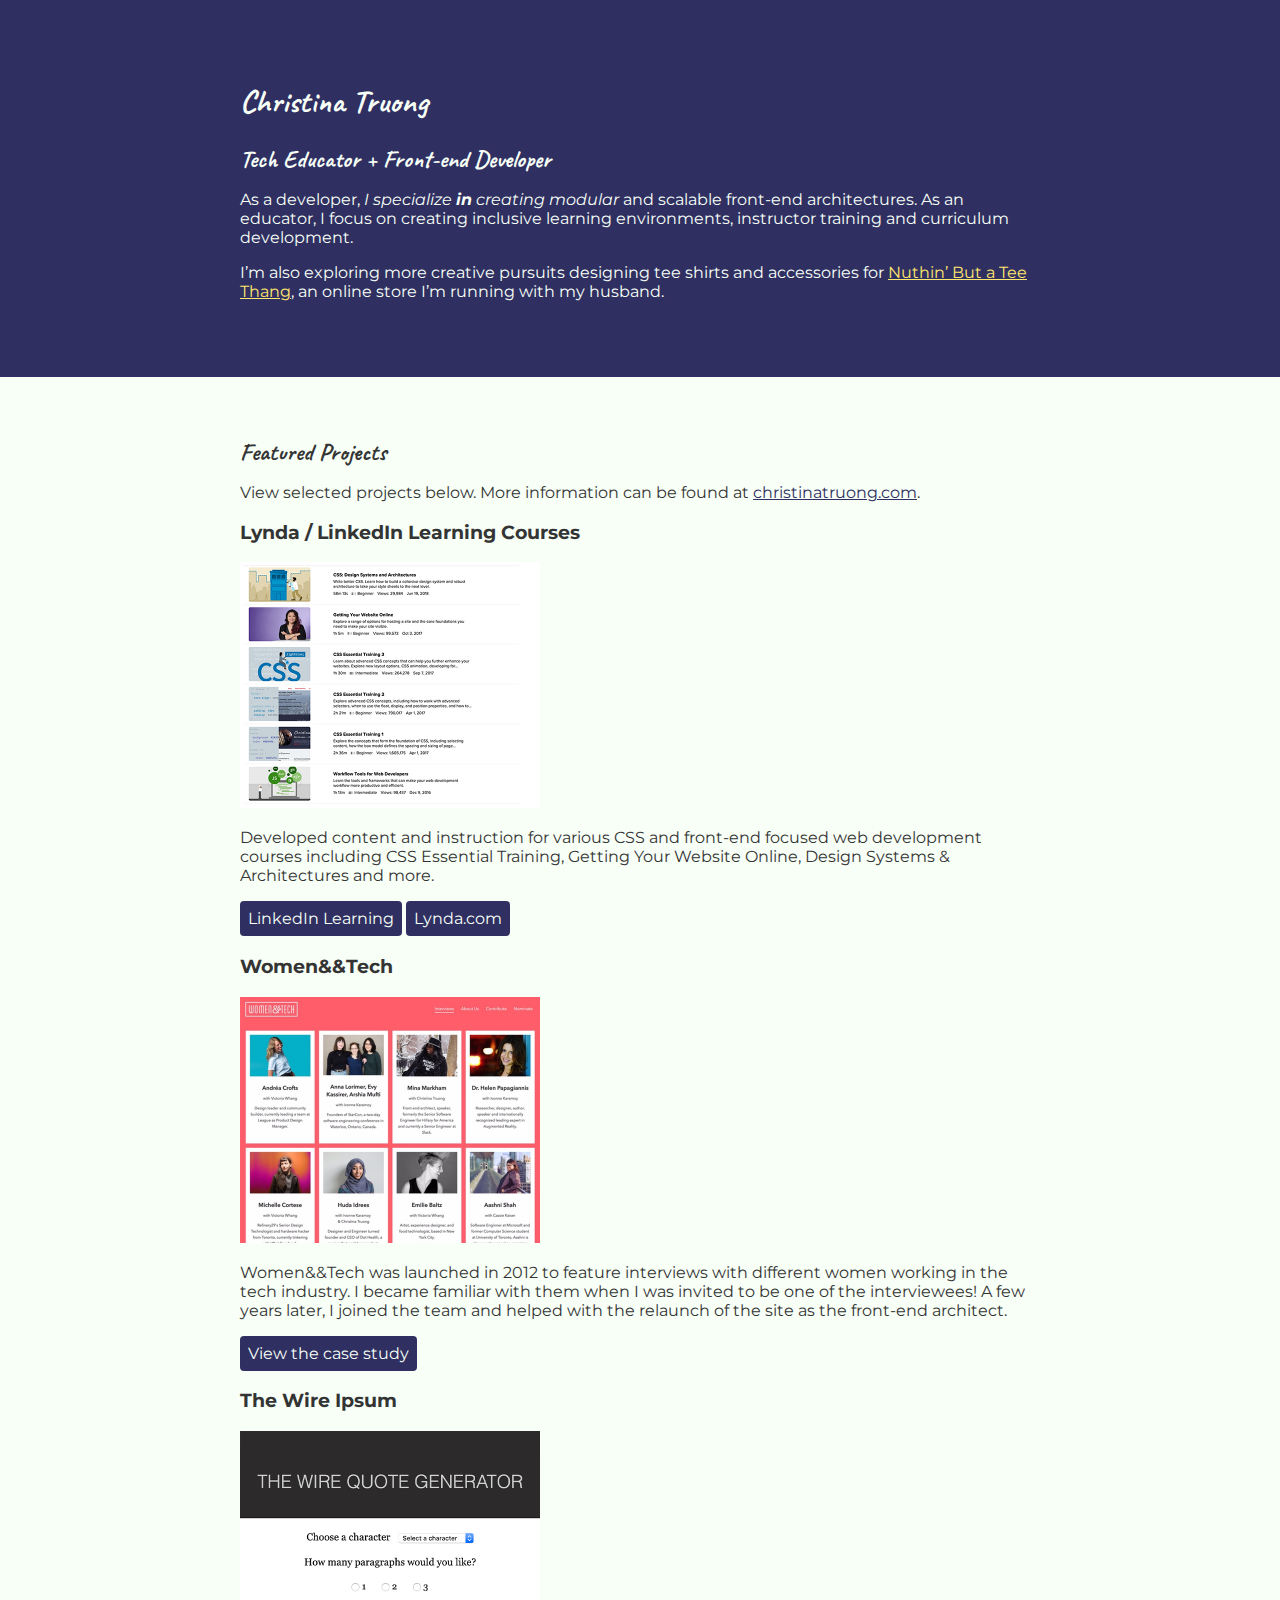
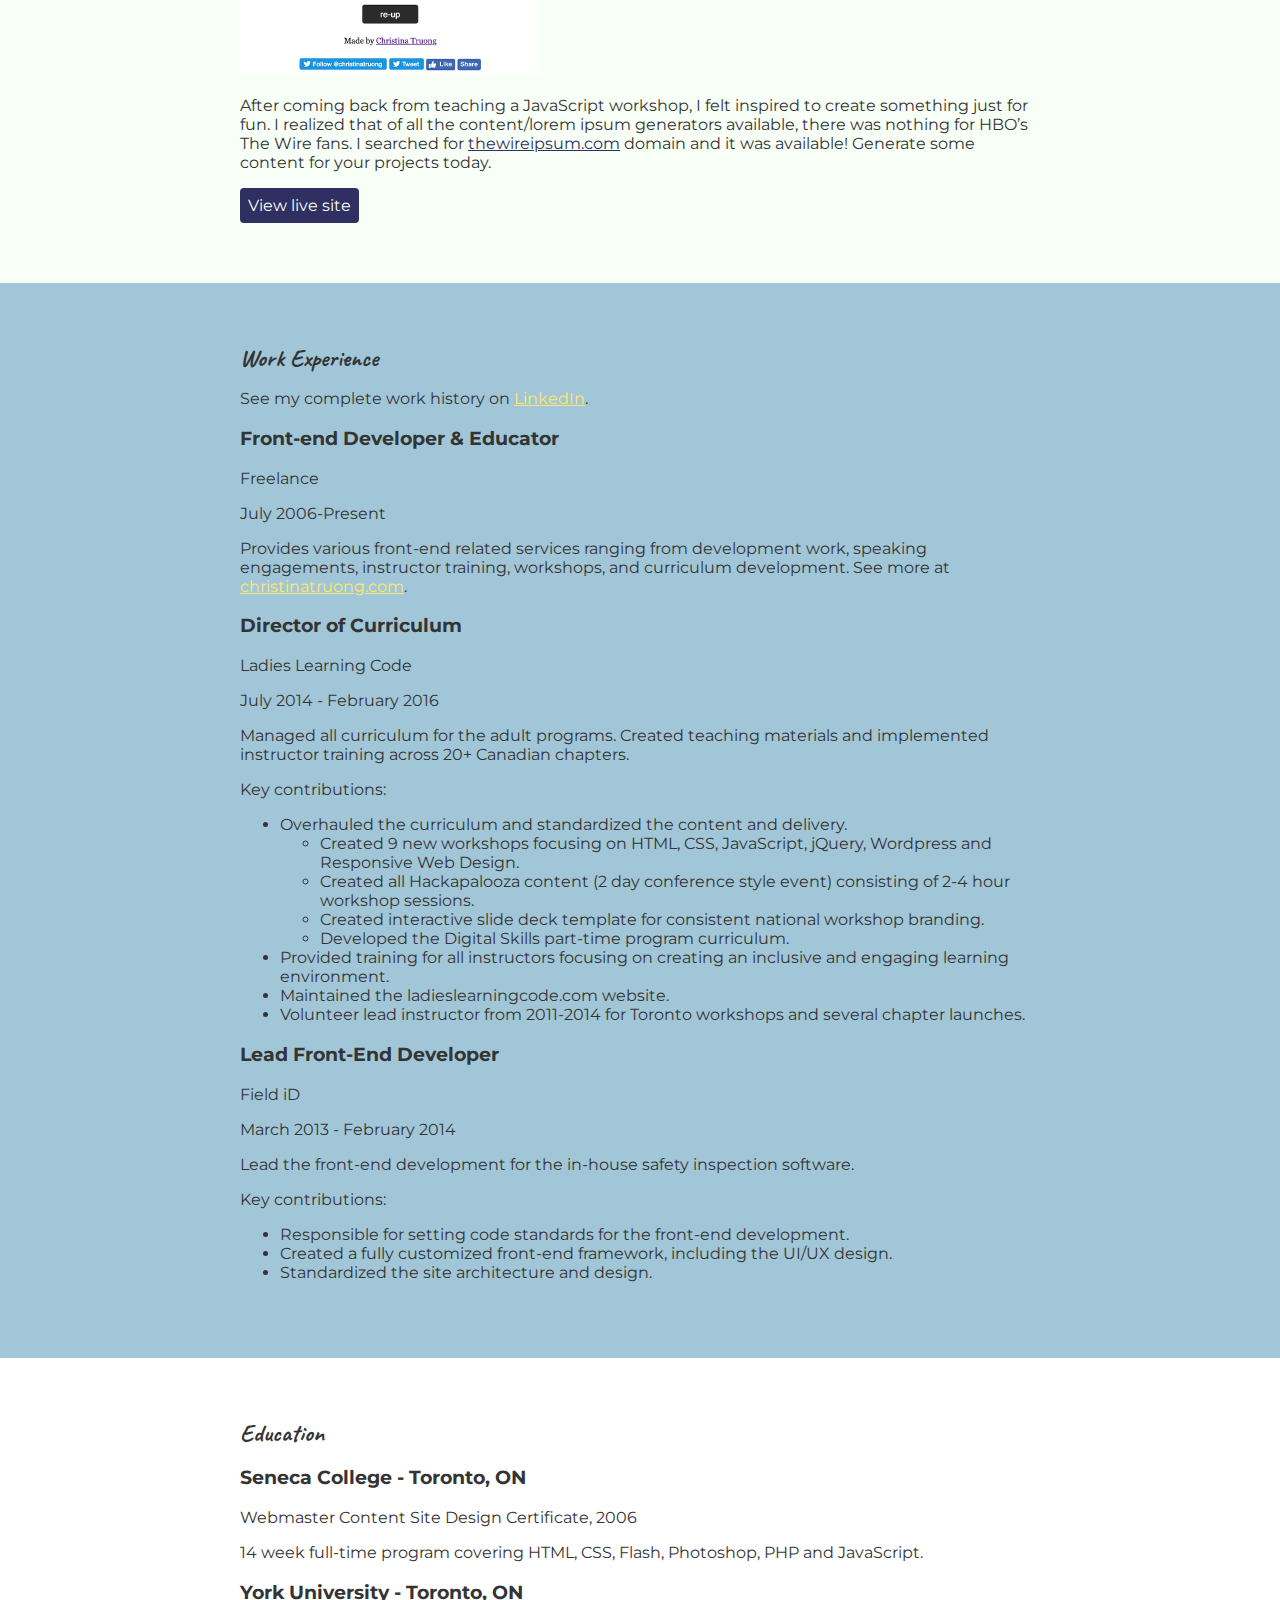
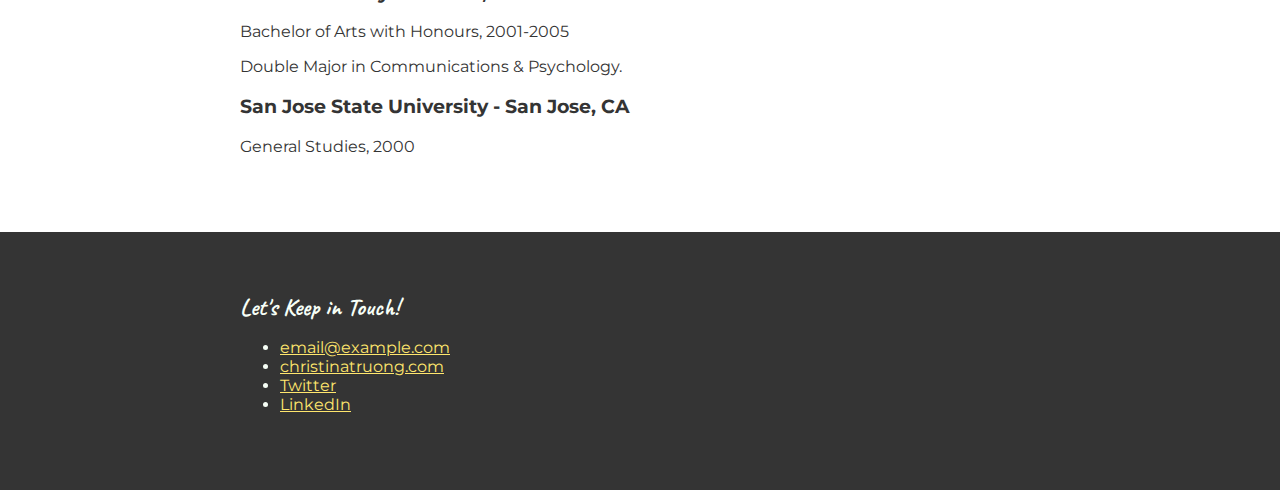
==== 04-Typography/Project-Google-Fonts/index.html @ c40b78e7 "Project: Google Fonts summary done" ====
<!DOCTYPE html>
<html lang="en">
  <head>
    <meta charset="UTF-8">
    <meta name="viewport" content="width=device-width, initial-scale=1.0">
    <title>Christina Truong, Tech Educator + Front-end Developer</title>
    <link href="https://fonts.googleapis.com/css2?family=Caveat&family=Montserrat:wght@400;600&display=swap" rel="stylesheet">   
    <link rel="stylesheet" href="css/styles.css">
  </head>
  <body>
    <main>
      <!-- ***************  ABOUT / PROFILE  **************** -->
      <header>
        <div class="content-wrap">
          <h1>Christina Truong</h1>
          <h2>Tech Educator + Front-end Developer</h2>

          <p>As a developer, <i>I specialize <b>in</b> creating modular</i> and scalable front-end architectures. As an educator, I focus on creating inclusive learning environments, instructor training and curriculum development.</p>
          <p>I’m also exploring more creative pursuits designing tee shirts and accessories for <a href="http://teethang.com" target="_blank">Nuthin’ But a Tee Thang</a>, an online store I’m running with my husband.</p>
        </div>
      </header>

      <!-- ************ PROJECTS / PORTFOLIO  ************** -->
      <section class="projects">
        <div class="content-wrap">
          <h2>Featured Projects</h2>
          <p>View selected projects below. More information can be found at <a href="http://christinatruong.com">christinatruong.com</a>.</p>

          <!-- Project 1 -->
          <section>
            <h3>Lynda / LinkedIn Learning Courses</h3>
            <img src="images/project-courses.jpg" alt="Lynda & LinkedIn Learning course list">
            <p>Developed content and instruction for various CSS and front-end focused web development courses including CSS Essential Training, Getting Your Website Online, Design Systems & Architectures and more.</p>
            <a class="btn" href="https://www.linkedin.com/learning/instructors/christina-truong?u=2125562" target="_blank">LinkedIn Learning</a>
            <a class="btn" href="https://www.lynda.com/Christina-Truong/7842227-1.html">Lynda.com</a>
          </section>

          <!-- Project 2 -->
          <section>
            <h3>Women&&Tech</h3>
            <img src="images/project-women-tech.jpg" alt="Women and Tech website">
            <p>Women&&Tech was launched in 2012 to feature interviews with different women working in the tech industry. I became familiar with them when I was invited to be one of the interviewees! A few years later, I joined the team and helped with the relaunch of the site as the front-end architect.</p>
            <a class="btn" href="http://christinatruong.com/projects/women-and-tech-redesign.html" target="_blank">View the case study</a>
          </section>

          <!-- Project 3 -->
          <section>
            <h3>The Wire Ipsum</h3>
            <img src="images/project-wire-ipsum.jpg" alt="The Wire Ipsum website">
            <p>After coming back from teaching a JavaScript workshop, I felt inspired to create something just for fun. I realized that of all the content/lorem ipsum generators available, there was nothing for HBO’s The Wire fans. I searched for <a href="http://thewireipsum.com" target="_blank">thewireipsum.com</a> domain and it was available! Generate some content for your projects today.</p>
            <a class="btn" href="http://thewireipsum.com" target="_blank">View live site</a>
          </section>
        </div>
      </section>

      <!-- ****************  WORK EXPERIENCE  ******************** -->
      <section class="work-experience">
        <div class="content-wrap">
          <h2>Work Experience</h2>
          <p>See my complete work history on <a href="https://www.linkedin.com/in/christinatruong/">LinkedIn</a>.</p>

          <!-- Job 1 -->
          <section>
            <h3>Front-end Developer & Educator</h3>
            <p>Freelance</p>
            <p>July 2006-Present</p>
            <p>Provides various front-end related services ranging from development work, speaking engagements, instructor training, workshops, and curriculum development. See more at  <a href="http://christinatruong.com">christinatruong.com</a>.</p>
          </section>

          <!-- Job 2 -->
          <section>
            <h3>Director of Curriculum</h3>
            <p>Ladies Learning Code</p>
            <p>July 2014 - February 2016</p>
            <p>Managed all curriculum for the adult programs. Created teaching materials and implemented instructor training across 20+ Canadian chapters.</p>
            <p>Key contributions:</p>
            <ul>
              <li>Overhauled the curriculum and standardized the content and delivery.
                <ul>
                  <li>Created 9 new workshops focusing on HTML, CSS, JavaScript, jQuery, Wordpress and Responsive Web Design.</li>
                  <li>Created all Hackapalooza content (2 day conference style event) consisting of 2-4 hour workshop sessions.</li>
                  <li>Created interactive slide deck template for consistent national workshop branding.</li>
                  <li>Developed the Digital Skills part-time program curriculum.</li>
                </ul>
              </li>
              <li>Provided training for all instructors focusing on creating an inclusive and engaging learning environment.</li>
              <li>Maintained the ladieslearningcode.com website.</li>
              <li>Volunteer lead instructor from 2011-2014 for Toronto workshops and several chapter launches.</li>
            </ul>
          </section>

          <!-- Job 3 -->
          <section>
            <h3>Lead Front-End Developer</h3>
            <p>Field iD</p>
            <p>March 2013 - February 2014</p>
            <p>Lead the front-end development for the in-house safety inspection software.</p>
            <p>Key contributions:</p>
            <ul>
              <li>Responsible for setting code standards for the front-end development.</li>
              <li>Created a fully customized front-end framework, including the UI/UX design.</li>
              <li>Standardized the site architecture and design.</li>
            </ul>
          </section>
        </div>
      </section>

      <!-- *************  EDUCATION & CERTIFICATIONS *********** -->
      <section class="education">
        <div class="content-wrap">
          <h2>Education</h2>

          <section>
            <h3>Seneca College - Toronto, ON</h3>
            <p>Webmaster Content Site Design Certificate, 2006</p>
            <p>14 week full-time program covering HTML, CSS, Flash, Photoshop, PHP and JavaScript.</p>
          </section>

          <section>
            <h3>York University - Toronto, ON</h3>
            <p>Bachelor of Arts with Honours, 2001-2005</p>
            <p>Double Major in Communications & Psychology.</p>
          </section>

          <section>
            <h3>San Jose State University - San Jose, CA</h3>
            <p>General Studies, 2000</p>
          </section>
        </div>
      </section>

      <!-- ************  CONTACT INFO / SOCIAL MEDIA  ************ -->
      <footer>
        <div class="content-wrap">
          <h2>Let's Keep in Touch!</h2>

          <!-- Social media and contact links. Add or remove any networks. -->
          <ul>
            <li><a href="mailto:email@example.com">email@example.com</a></li>
            <li><a href="http://christinatruong.com" target="_blank">christinatruong.com</a></li>
            <li><a href="http://twitter.com/christinatruong" target="_blank">Twitter</a></li>
            <li><a href="#" target="_blank">LinkedIn</a></li>
          </ul>
        </div>
      </footer>
    </main>
  </body>
</html>
---- 04-Typography/Project-Google-Fonts/css/styles.css ----
/*
COLOR PALETTE
https://coolors.co/f7fff7-343434-2f3061-ffe66d-a1c6d7
#F7FFF7 - almost white
#343434 - dark gray - almost black
#2F3061 - blue dark
#FFE66D - yellow
#A1C6D7 - blue light
*/


/* Global styles
------------------------------------*/
body {
  color: #343434;
  margin: 0;
  padding: 0;
  font-family: 'Montserrat', sans-serif;
}
img {
  width: 300px;
}
a {
  color: #FFE66D;
}
a:hover {
  text-decoration: none;
}
h2 {
  margin: 0;
}
h1, h2 {
  font-family: 'Caveat', cursive;
}
.content-wrap {
  width: 800px;
  margin: 0 auto;
  padding: 60px 0;
}



/* Profile
------------------------------------*/
header {
  background: #2F3061;
  color: #F7FFF7;
}


/* Projects
------------------------------------*/
.projects {
  background: #F7FFF7;
}
.projects a {
  color: #2F3061;
}
.projects .btn {
  color: #F7FFF7;
  background: #2F3061;
  text-decoration: none;
  padding: 8px;
  border-radius: 4px;
  display: inline-block;
}
.projects .btn:hover {
  background: rgba(47, 48, 97, 80%);
}


/* Work Experience
------------------------------------*/
.work-experience {
  background: #A1C6D7;
}


/* Education
------------------------------------*/



/* Contact Info
------------------------------------*/
footer {
  background: #343434;
  color: #F7FFF7;
}
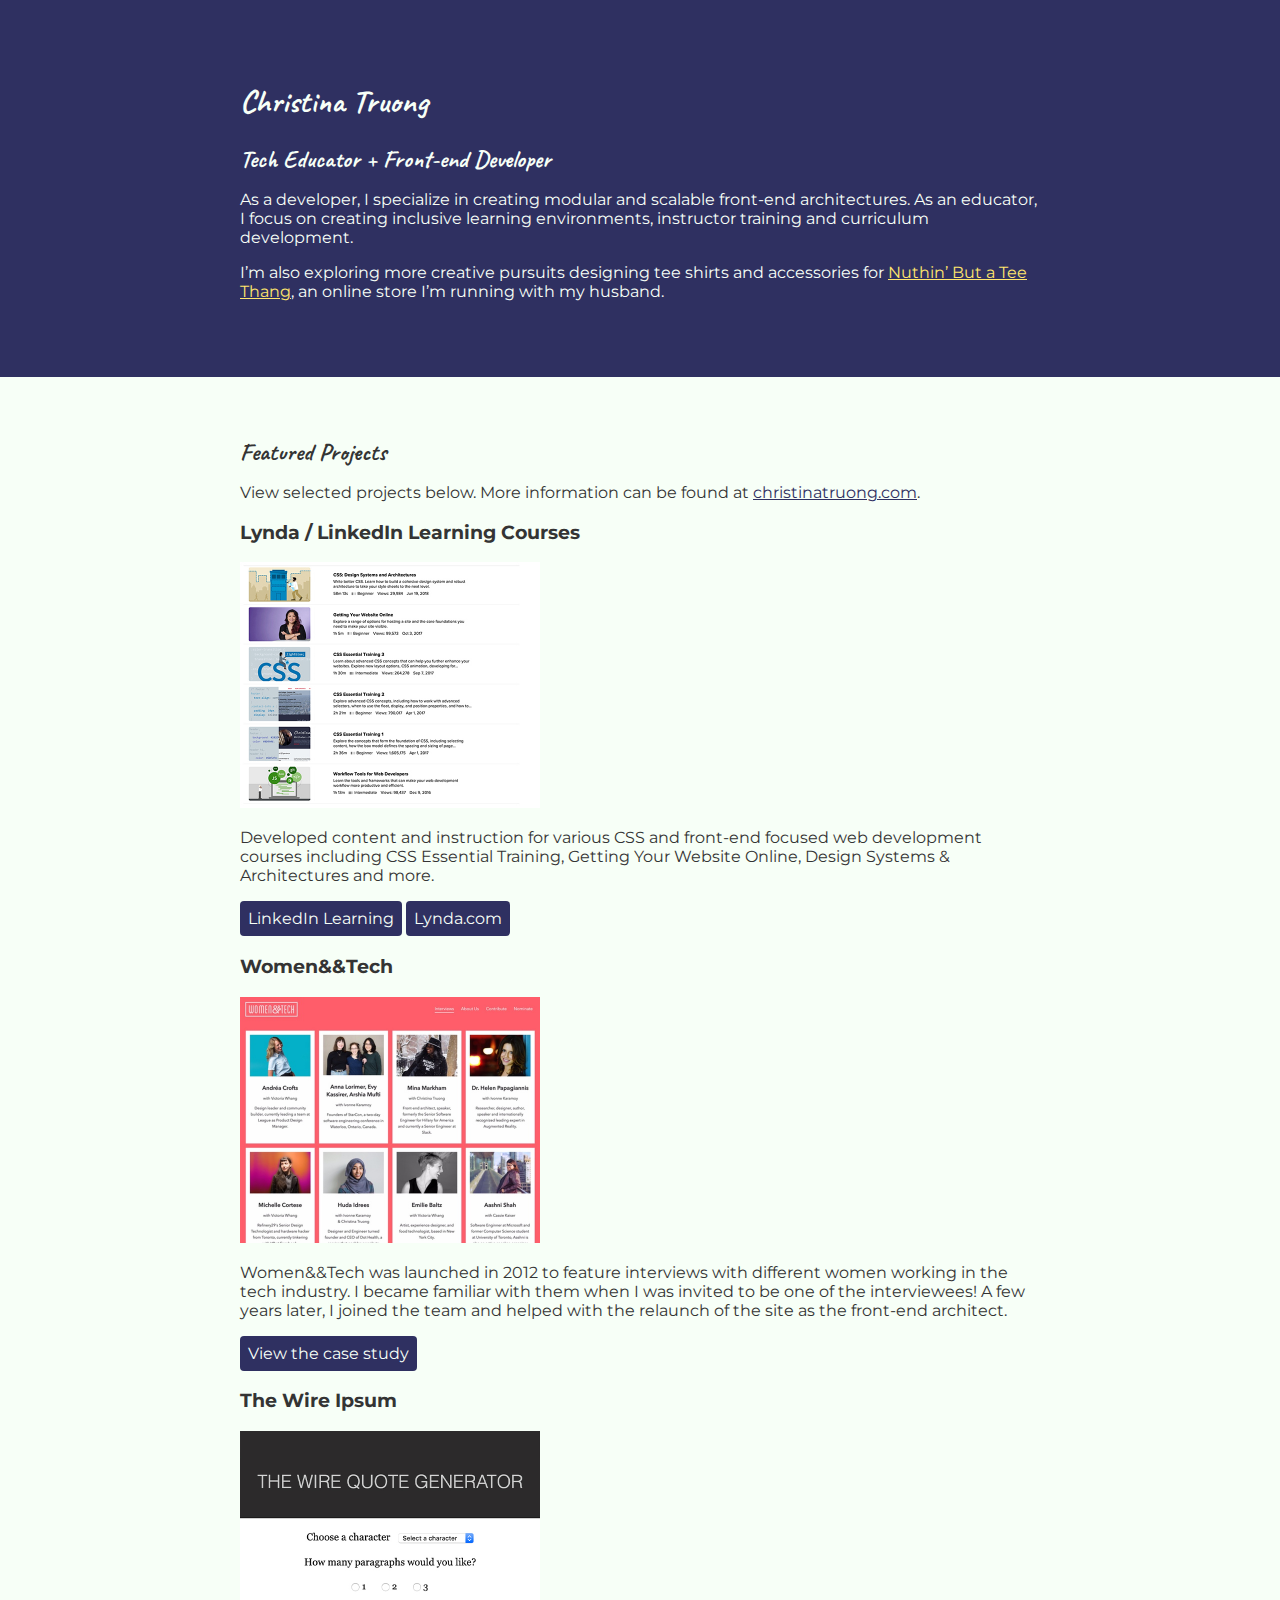
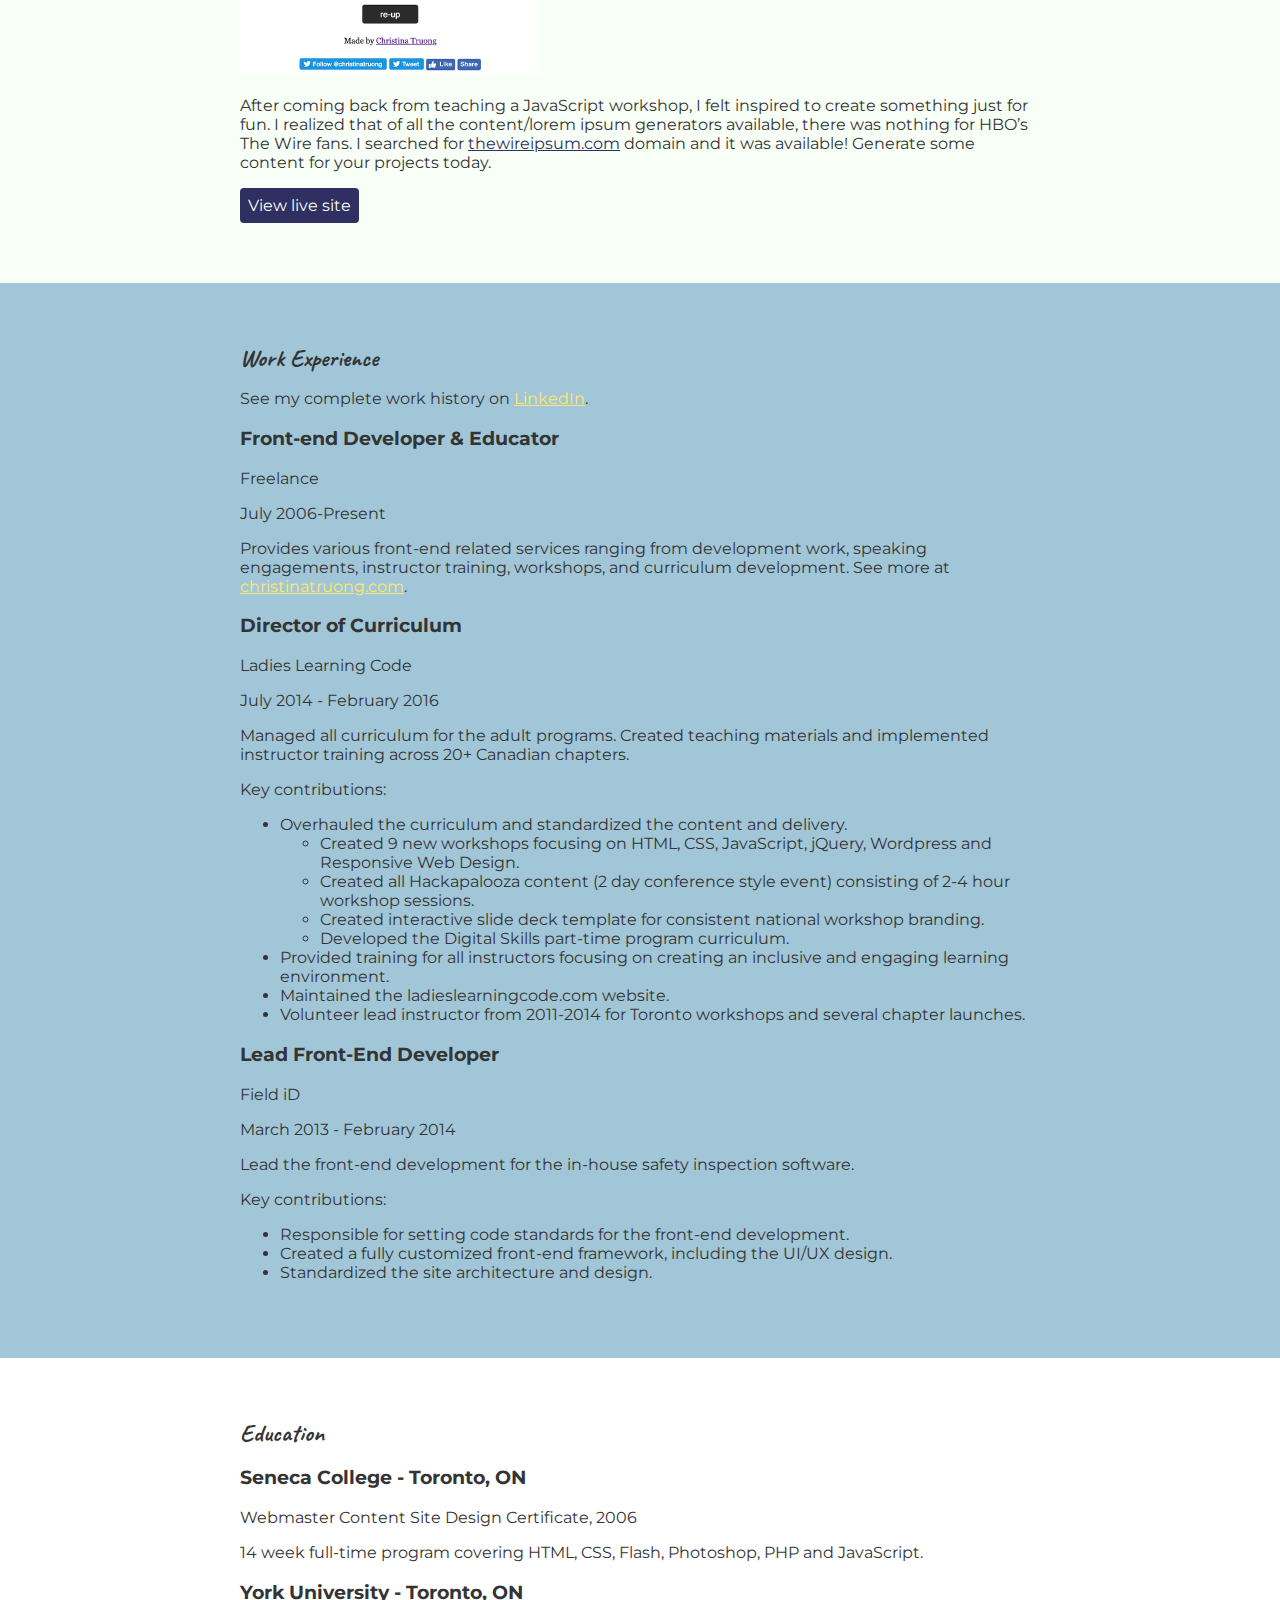
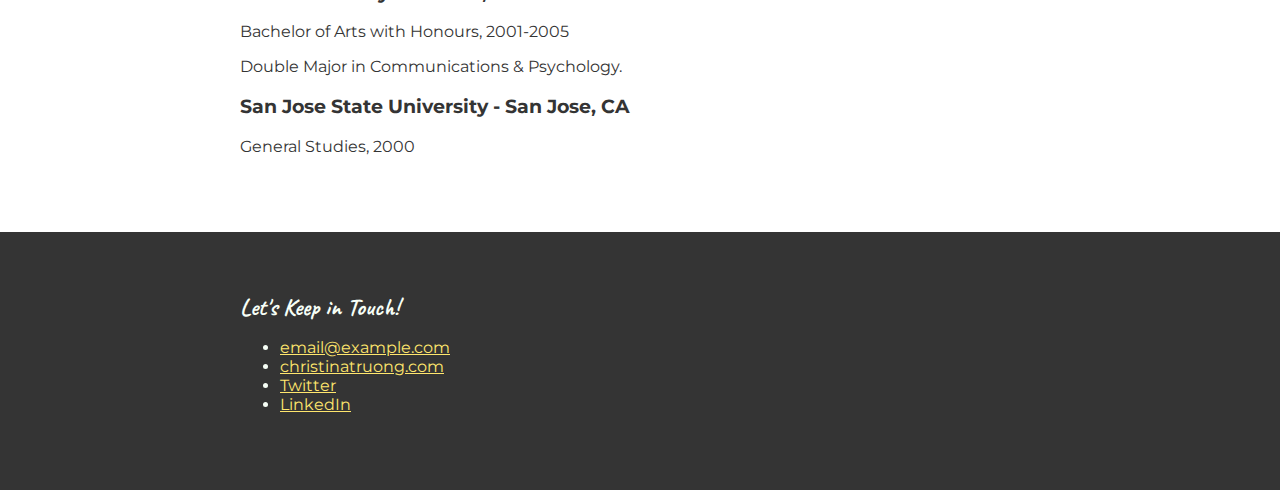
==== commit 3f83e91d: "another revision on Project: Google Fonts" ====
--- a/04-Typography/Project-Google-Fonts/index.html
+++ b/04-Typography/Project-Google-Fonts/index.html
@@ -15,7 +15,7 @@
           <h1>Christina Truong</h1>
           <h2>Tech Educator + Front-end Developer</h2>
 
-          <p>As a developer, <i>I specialize <b>in</b> creating modular</i> and scalable front-end architectures. As an educator, I focus on creating inclusive learning environments, instructor training and curriculum development.</p>
+          <p>As a developer, I specialize in creating modular and scalable front-end architectures. As an educator, I focus on creating inclusive learning environments, instructor training and curriculum development.</p>
           <p>I’m also exploring more creative pursuits designing tee shirts and accessories for <a href="http://teethang.com" target="_blank">Nuthin’ But a Tee Thang</a>, an online store I’m running with my husband.</p>
         </div>
       </header>
